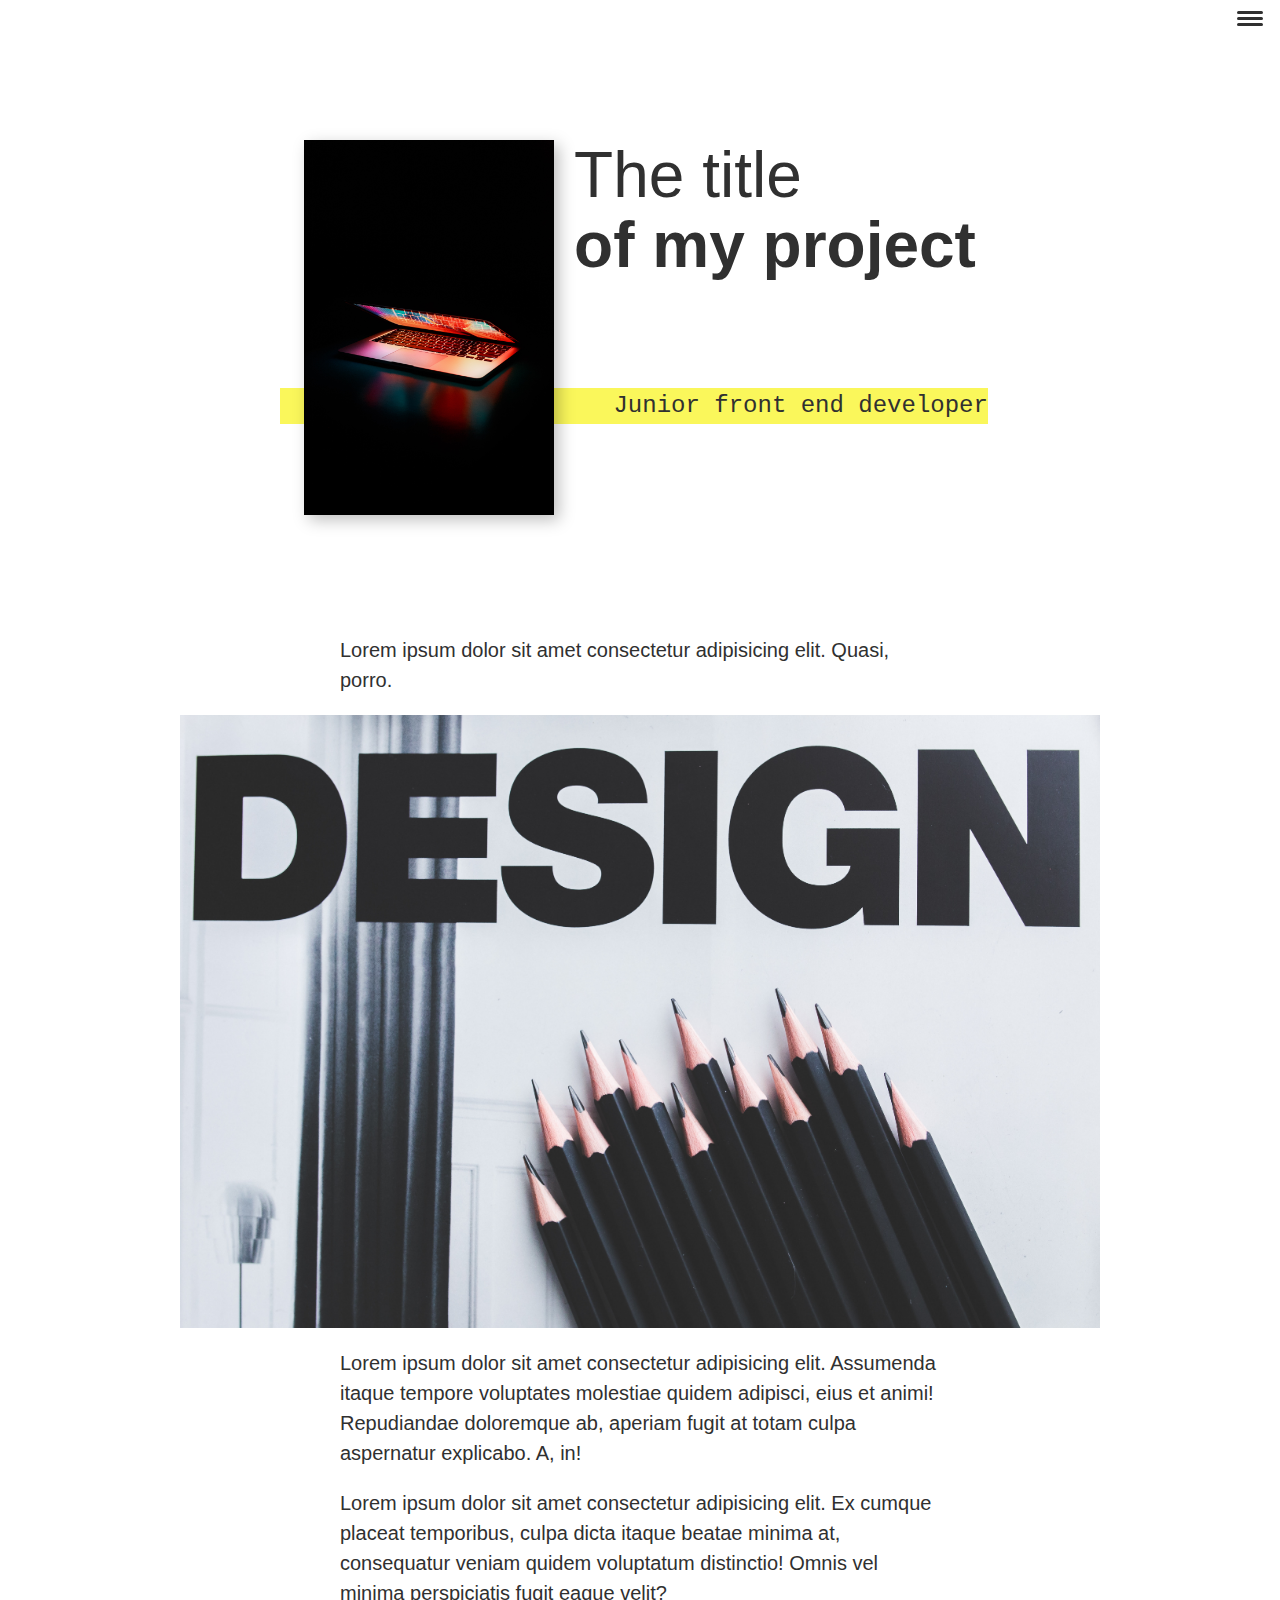
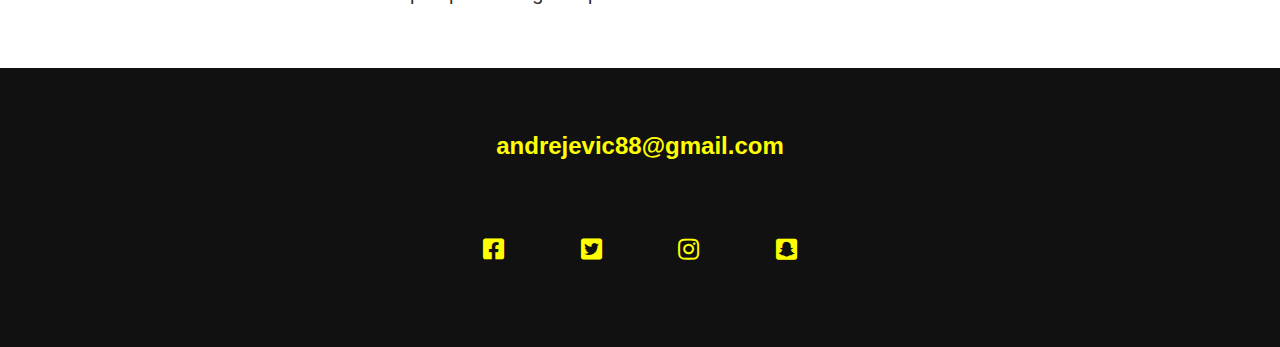
==== portfolio-item.html @ dab37de9 "first commit" ====
<!DOCTYPE html>
<html lang="en">
  <head>
    <meta charset="UTF-8" />
    <meta name="viewport" content="width=device-width, initial-scale=1.0" />
    <title>Slobodan_Andrejevic</title>
    <link rel="stylesheet" href="style.css" />
    <link rel="stylesheet" href="./all.min.css" />
  </head>
  <body>
    <header>
      <button class="nav_toggle" aria-label="toggle navigation">
        <span class="hamburger"></span>
      </button>
      <nav class="nav">
        <ul class="nav__list">
          <li class="nav__item">
            <a href="index.html#home" class="nav__link">Home</a>
          </li>
          <li class="nav__item">
            <a href="index.html#services" class="nav__link">My Services</a>
          </li>
          <li class="nav__item">
            <a href="index.html#about" class="nav__link">About me</a>
          </li>
          <li class="nav__item">
            <a href="index.html#work" class="nav__link">My Work</a>
          </li>
        </ul>
      </nav>
    </header>
    <!-- Intro -->
    <section class="intro" id="home">
      <h1 class="section__title section__title--intro">
        The title <strong>of my project</strong>
      </h1>
      <p class="section__subtitle section__subtitle--intro">
        Junior front end developer
      </p>
      <img src="./img/port4.jpg" alt="my img" class="intro__img" />
    </section>
    <div class="portfolio-item-individual">
      <p>
        Lorem ipsum dolor sit amet consectetur adipisicing elit. Quasi, porro.
      </p>
      <img src="./img/port3.jpg" alt="" />
      <p>
        Lorem ipsum dolor sit amet consectetur adipisicing elit. Assumenda
        itaque tempore voluptates molestiae quidem adipisci, eius et animi!
        Repudiandae doloremque ab, aperiam fugit at totam culpa aspernatur
        explicabo. A, in!
      </p>
      <p>
        Lorem ipsum dolor sit amet consectetur adipisicing elit. Ex cumque
        placeat temporibus, culpa dicta itaque beatae minima at, consequatur
        veniam quidem voluptatum distinctio! Omnis vel minima perspiciatis fugit
        eaque velit?
      </p>
    </div>

    <!-- footer -->
    <footer class="footer">
      <a href="mailto:andrejevic88@gmail.com" class="footer-link"
        >andrejevic88@gmail.com</a
      >
      <ul class="social-list">
        <li class="social-list__item">
          <a class="social-list__item" href="https://www.facebook.com/">
            <i class="fab fa-facebook-square"></i>
          </a>
        </li>
        <li class="social-list__item">
          <a class="social-list__item" href="https://twitter.com/twitter"
            ><i class="fab fa-twitter-square"></i
          ></a>
        </li>
        <li class="social-list__item">
          <a class="social-list__item" href="https://www.instagram.com/"
            ><i class="fab fa-instagram"></i
          ></a>
        </li>
        <li class="social-list__item">
          <a class="social-list__item" href="https://www.snapchat.com/"
            ><i class="fab fa-snapchat-square"></i
          ></a>
        </li>
      </ul>
    </footer>
    <script src="index.js"></script>
  </body>
</html>
---- style.css ----
*,
*::before,
*::after {
  box-sizing: border-box;
}
:root {
  --ff-primary: "Source Sans Pro", Sans-Serif;
  --ff-secondary: "Source Sans Pro", monospace;
  --fw-reg: 300;
  --fw-bold: 900;
  --clr-light: #fff;
  --clr-dark: #303030;
  --clr-accent: #faf75b;
  --crl-gray: rgb(124, 60, 60);
  --fs-h1: 3rem;
  --fs-h2: 2.25rem;
  --fs-h3: 1.25rem;
  --fs-body: 1rem;
  --bs-body: 0.25em 0.25em 0.75em rgba(0, 0, 0, 0.25);
}
@media (min-width: 800px) {
  :root {
    --fs-h1: 4rem;
    --fs-h2: 3.75rem;
    --fs-h3: 1.5rem;
    --fs-body: 1.25rem;
  }
}

body {
  background: var(--clr-light);
  color: var(--clr-dark);
  margin: 0;
  font-family: var(--ff-primary);
  font-size: var(--fs-body);
  line-height: 1.5;
}
section {
  padding: 5em 2em;
}
img {
  display: block;
  max-width: 100%;
}
strong {
  font-weight: var(--fw-bold);
}
:focus {
  outline: 3px solid var(--clr-accent);
  outline-offset: 3px;
}
.btn {
  display: inline-block;
  padding: 1em 2.5em;
  background: var(--clr-accent);
  color: var(--clr-dark);
  text-decoration: none;
  cursor: pointer;
  font-size: 0.8rem;
  text-transform: uppercase;
  letter-spacing: 2px;
  font-weight: var(--fw-bold);
  transition: transform 200ms ease-in-out;
}
h1,
h2,
h3 {
  line-height: 1.1;
  margin: 0;
}
h1 {
  font-size: var(--fs-h1);
}
h2 {
  font-size: var(--fs-h2);
}
h3 {
  font-size: var(--fs-h3);
}
.section__title {
  margin-bottom: 0.25em;
}
.section__title--intro {
  font-weight: var(--fw-reg);
}
.section__title--intro strong {
  font-weight: var(--fw-bold);
  display: block;
}
.section__subtitle {
  margin: 0;
  font-size: var(--fs-h3);
}

.section__subtitle--intro,
.section__subtitle--about {
  background: var(--clr-accent);
  padding: 0.25mm lem;
  font-family: var(--ff-secondary);
  margin-bottom: lem;
}
.section__subtitle--work {
  color: var(--clr-accent);
  font-weight: var(--fw-bold);
  margin-bottom: 2em;
}
/* Header */
header {
  display: flex;
  justify-content: space-between;
  padding: 1em;
}
.logo {
  max-width: 100px;
}
.nav {
  position: fixed;
  background: var(--crl-gray);
  color: var(--clr-light);
  top: 0;
  bottom: 0;
  left: 0;
  right: 0;
  z-index: 100;
  transform: translateX(100%);
  transition: transfrom 250ms cubic-bezier(0.5, 0, 0.5, 1);
}
.nav__list {
  list-style: none;
  display: flex;
  height: 100%;
  flex-direction: column;
  justify-content: space-evenly;
  align-items: center;
  margin: 0;
  padding: 0;
}
.nav__link {
  color: inherit;
  font-weight: var(--fw-bold);
  font-size: var(--fs-h3);
  text-decoration: none;
}
.nav__link:hover {
  color: var(--clr-accent);
}
.nav_toggle {
  padding: 0.25em;
  background: transparent;
  border: 0;
  cursor: pointer;
  position: absolute;
  right: 1em;
  top: 1em;
  z-index: 1000;
}
.nav-open .nav {
  transform: translateX(0);
}
.nav-open .nav_toggle {
  position: fixed;
}
.nav-open .hamburger {
  transform: rotate(0.625turn);
}
.nav-open .hamburger::before {
  transform: rotate(90deg) translateX(-6px);
}
.nav-open .hamburger::after {
  opacity: 0;
}

.hamburger {
  display: block;
  position: relative;
}
.hamburger,
.hamburger::before,
.hamburger::after {
  background: var(--clr-dark);
  width: 2em;
  height: 3px;
  border-radius: 1em;
  transition: transfrom 250ms ease-in-out;
}
.hamburger::before,
.hamburger::after {
  content: "";
  position: absolute;
  left: 0;
  right: 0;
}
.hamburger::before {
  top: 6px;
}
.hamburger::after {
  bottom: 6px;
}

.intro__img {
  box-shadow: var(--bs-body);
}
.section__subtitle--intro {
  display: inline-block;
}

@media (min-width: 600px) {
  .intro {
    display: grid;
    width: min-content;
    margin: 0 auto;
    grid-column-gap: 1em;
    grid-template-areas: "img title" "img subtitle";
    grid-template-columns: min-content max-content;
  }
  .intro__img {
    grid-area: img;
    min-width: 250px;
    position: relative;
  }
  .section__subtitle--intro {
    align-self: start;
    grid-column: -1 / 1;
    grid-row: 2;
    text-align: right;
    position: relative;
    left: -1em;
    width: calc(100% + 1.5em);
  }
}
/* MY services */
.my-services {
  background-color: var(--clr-accent);
  background-image: url(./img/dev.jpg);
  background-size: cover;
  background-blend-mode: initial;
  color: var(--clr-light);
  text-align: center;
}
.section__title--services {
  color: var(--clr-accent);
  position: relative;
}
.section__title--services::after {
  content: "";
  display: block;
  width: 100%;
  height: 1px;
  margin: 0.5em auto lem;
  background: currentColor;
  opacity: 0.25;
}
.services {
  margin-top: 2em;
  margin-bottom: 1em;
}
.service {
  max-width: 500px;
  margin: 0 auto;
}

@media (min-width: 800px) {
  .services {
    display: flex;
    max-width: 1000px;
    margin-left: auto;
    margin-right: auto;
  }
  .service + .service {
    margin-left: 2em;
  }
}
/* About me */
.about-me {
  max-width: 1000px;
  margin: 0 auto;
}
.about-me__img {
  box-shadow: var(--bs-body);
}
@media (min-width: 600px) {
  .about-me {
    display: grid;
    grid-template-columns: 1fr 200px;
    grid-template-areas: "title img" "subtitle img" "text img";
    grid-column-gap: 2em;
  }
  .section__title--about {
    grid-area: title;
  }
  .section__subtitle--about {
    grid-column: 1 / -1;
    grid-row: 2;
    position: relative;
    left: -1em;
    width: calc(100% + 2em);
    padding-left: 1em;
    padding-right: calc(200px + 3em);
  }
  .about-me__img {
    grid-area: img;
    position: relative;
    z-index: 2;
  }
}
/* My work */
.my-work {
  background-color: var(--clr-dark);
  color: var(--clr-accent);
  text-align: center;
}
.portfolio {
  display: grid;
  grid-template-columns: repeat(auto-fit, minmax(300px, 1fr));
}
.portfolio__item {
  background: var(--clr-accent);
  overflow: hidden;
}
.portfolio__img {
  transition: transform 750ms cubic-bezier(0.5, 0, 0.5, 5);
  opacity: 250ms linear;
  height: 300px;
  width: 100%;
}
.portfolio__item:focus {
  position: relative;
  z-index: 2;
}
.portfolio__img:hover,
.portfolio__item:focus .portfolio__img {
  transform: scale(1.2);
  opacity: 0.75;
}
/* Footer */
.footer {
  background: #111;
  color: yellow;
  text-align: center;
  padding: 2.5em 0;
  font-size: var(--fs-h3);
}
.footer a {
  color: inherit;
  text-decoration: none;
}
.footer-link {
  font-weight: var(--fw-bold);
}
.footer-link:hover,
.social-list__item:hover {
  opacity: 0.5;
}
.footer-link:hover {
  text-decoration: underline;
}
.social-list {
  list-style: none;
  display: flex;
  justify-content: center;
  margin: 2em 0 0;
  padding: 0;
}
.social-list__item {
  margin: 0 0.5;
  padding: 0.8em;
}
/* Portfolio-item-individual */
.portfolio-item-individual {
  padding: 0 2em 2em;
  max-width: 1000px;
  margin: 0 auto;
}
.portfolio-item-individual p {
  max-width: 600px;
  margin-left: auto;
  margin-right: auto;
}
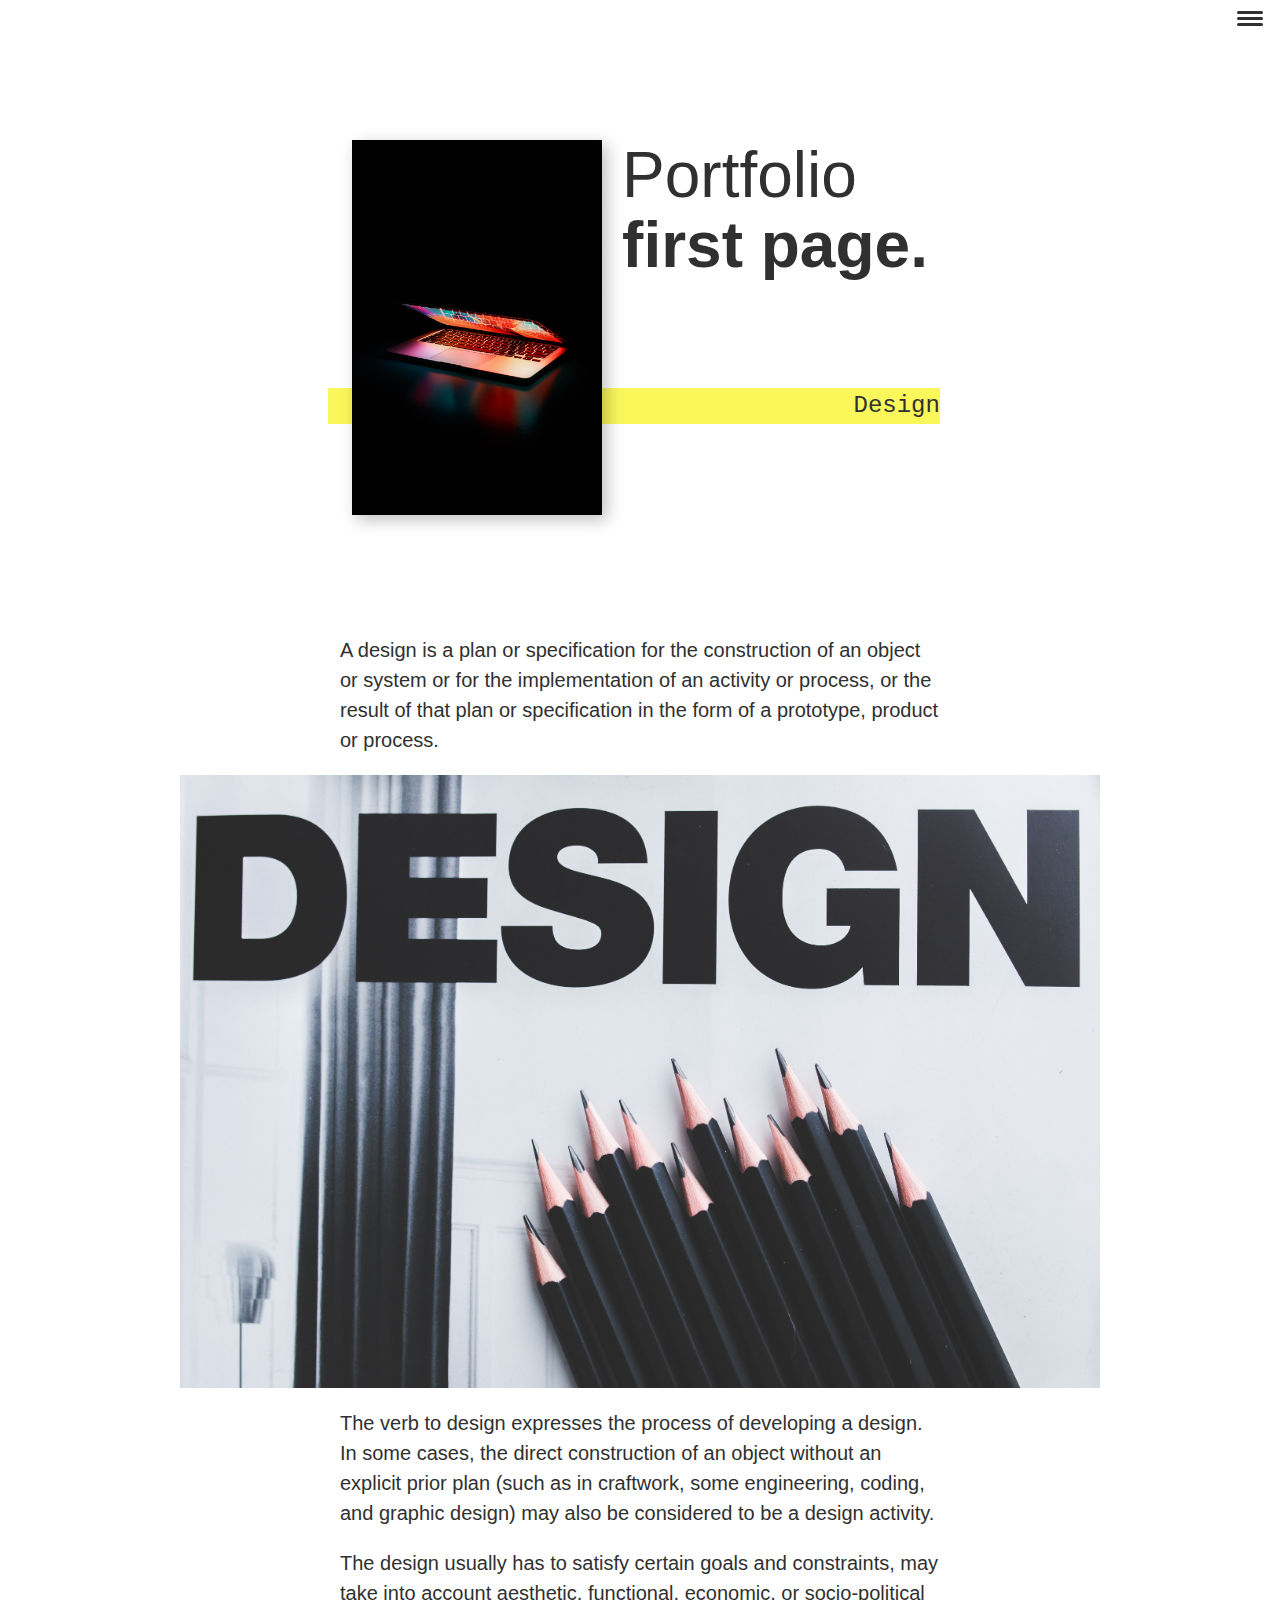
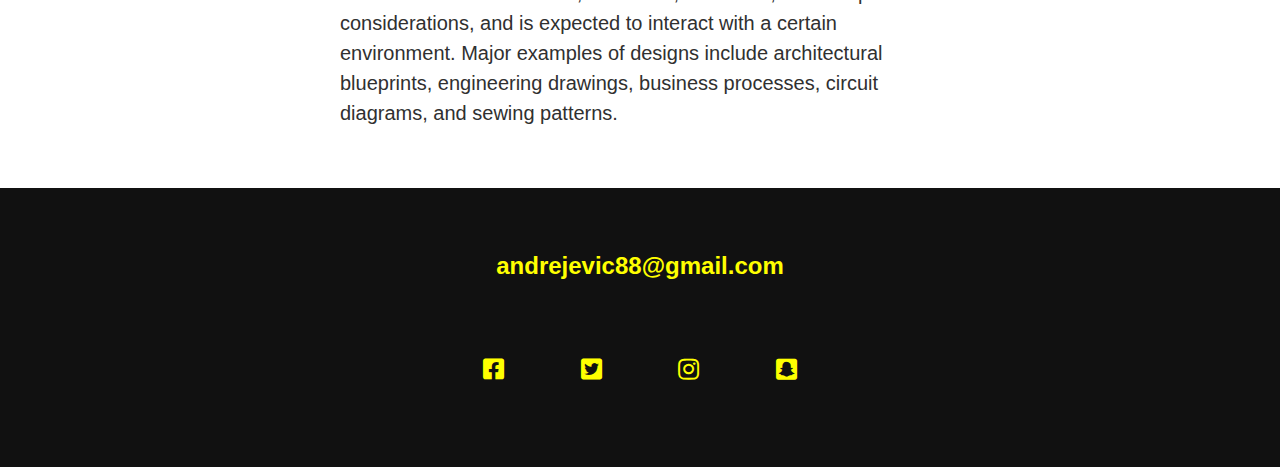
==== commit 5faaf2e7: "portfolio update" ====
--- a/portfolio-item.html
+++ b/portfolio-item.html
@@ -32,29 +32,31 @@
     <!-- Intro -->
     <section class="intro" id="home">
       <h1 class="section__title section__title--intro">
-        The title <strong>of my project</strong>
+        Portfolio <strong>first page.</strong>
       </h1>
-      <p class="section__subtitle section__subtitle--intro">
-        Junior front end developer
-      </p>
+      <p class="section__subtitle section__subtitle--intro">Design</p>
       <img src="./img/port4.jpg" alt="my img" class="intro__img" />
     </section>
     <div class="portfolio-item-individual">
       <p>
-        Lorem ipsum dolor sit amet consectetur adipisicing elit. Quasi, porro.
+        A design is a plan or specification for the construction of an object or
+        system or for the implementation of an activity or process, or the
+        result of that plan or specification in the form of a prototype, product
+        or process.
       </p>
       <img src="./img/port3.jpg" alt="" />
       <p>
-        Lorem ipsum dolor sit amet consectetur adipisicing elit. Assumenda
-        itaque tempore voluptates molestiae quidem adipisci, eius et animi!
-        Repudiandae doloremque ab, aperiam fugit at totam culpa aspernatur
-        explicabo. A, in!
+        The verb to design expresses the process of developing a design. In some
+        cases, the direct construction of an object without an explicit prior
+        plan (such as in craftwork, some engineering, coding, and graphic
+        design) may also be considered to be a design activity.
       </p>
       <p>
-        Lorem ipsum dolor sit amet consectetur adipisicing elit. Ex cumque
-        placeat temporibus, culpa dicta itaque beatae minima at, consequatur
-        veniam quidem voluptatum distinctio! Omnis vel minima perspiciatis fugit
-        eaque velit?
+        The design usually has to satisfy certain goals and constraints, may
+        take into account aesthetic, functional, economic, or socio-political
+        considerations, and is expected to interact with a certain environment.
+        Major examples of designs include architectural blueprints, engineering
+        drawings, business processes, circuit diagrams, and sewing patterns.
       </p>
     </div>
 
